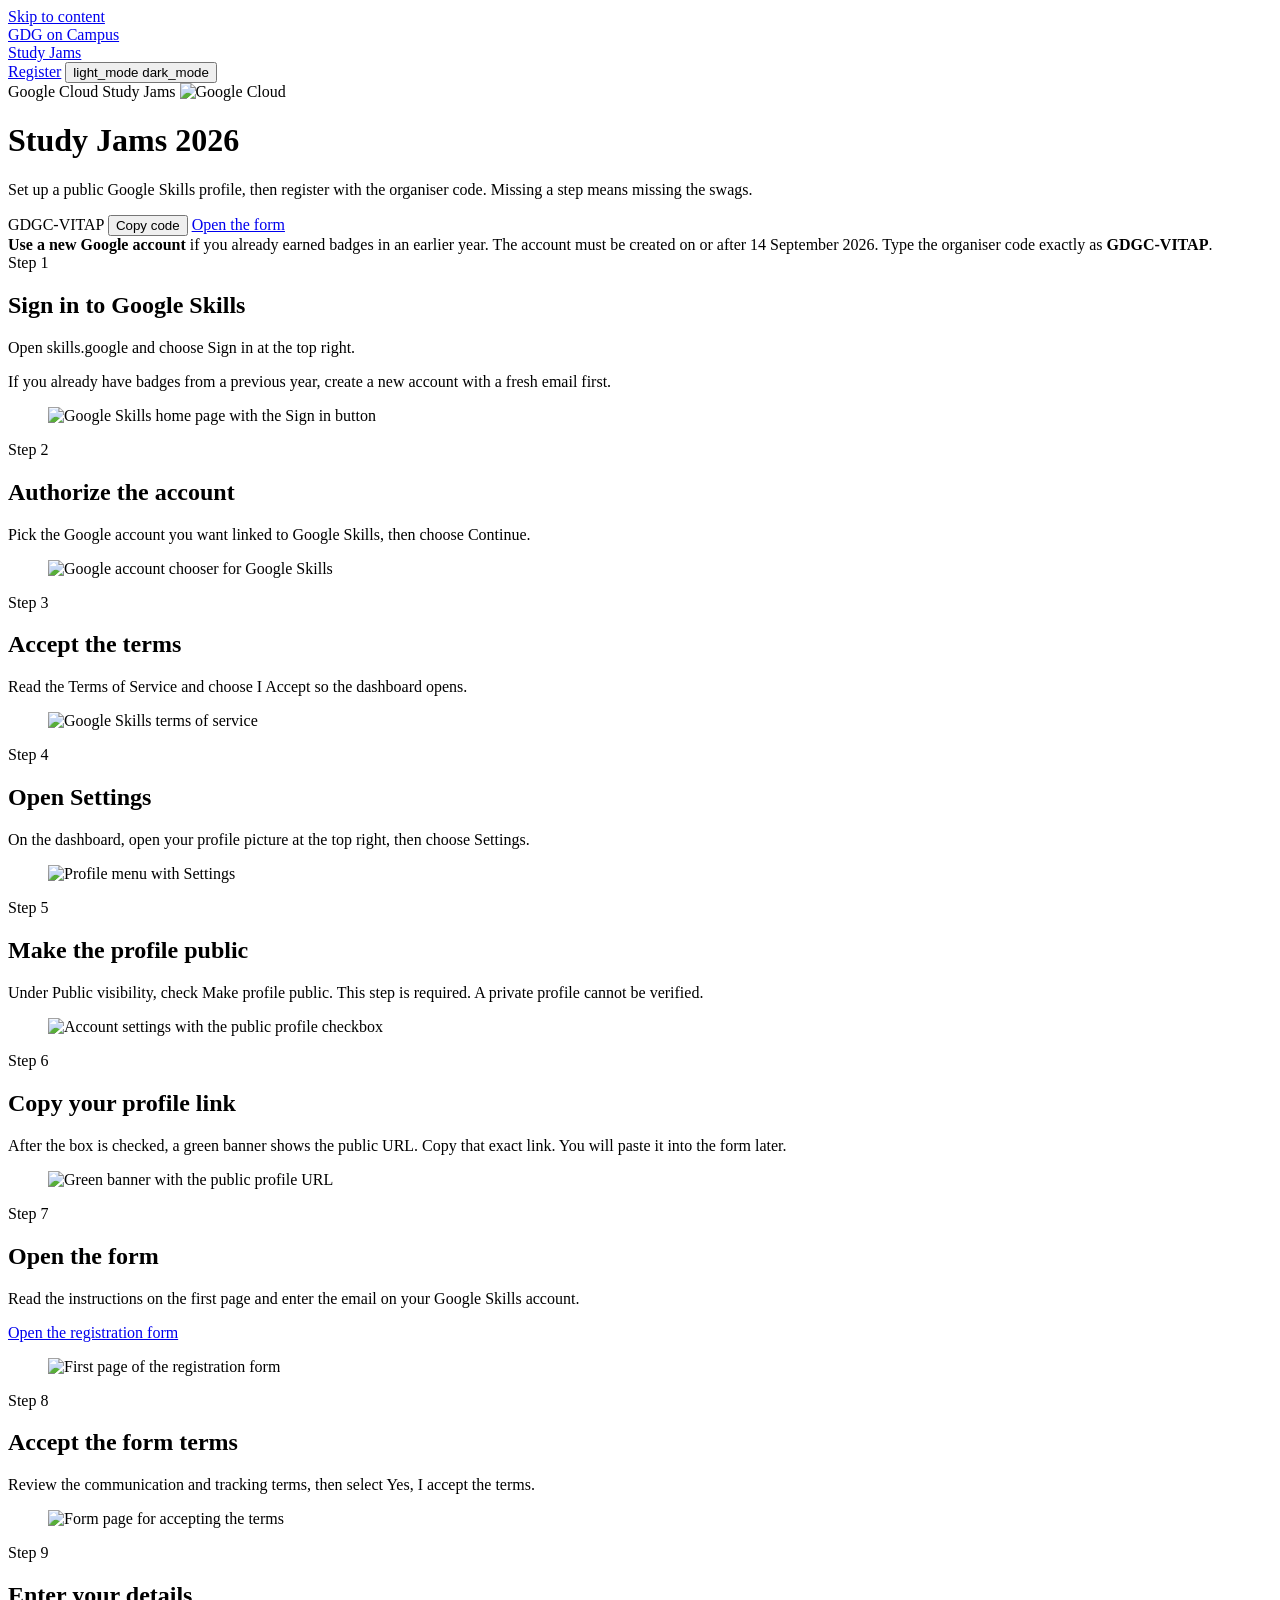
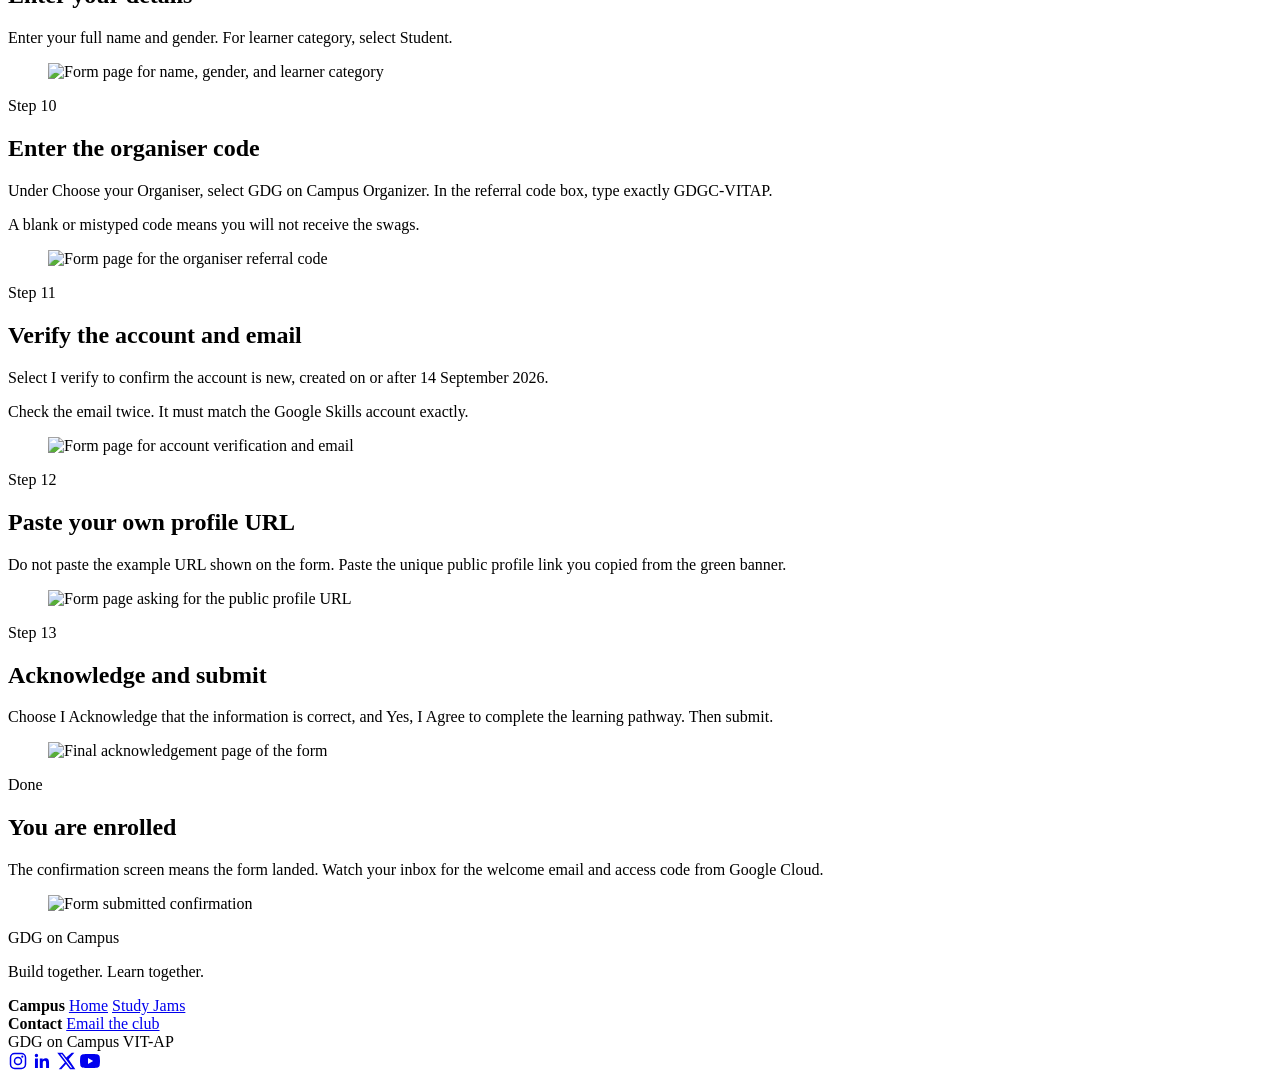
==== www/studyjams2026/index.html @ f6684386 "feat: a campus home and the Study Jams guide" ====
<!doctype html>
<html lang="en" data-theme="light">
  <head>
    <meta charset="utf-8" />
    <meta name="viewport" content="width=device-width, initial-scale=1" />
    <title>Study Jams 2026 · GDG on Campus VIT-AP</title>
    <meta name="description" content="Register for Google Cloud Study Jams 2026. Make your Skills profile public and use the organiser code GDGC-VITAP." />
    <link rel="icon" href="/icon.svg" type="image/svg+xml" />
    <link rel="preconnect" href="https://fonts.gstatic.com" crossorigin />
    <link href="https://fonts.googleapis.com/css2?family=Google+Sans:wght@400;500;700&family=Google+Sans+Code:wght@600&family=Material+Symbols+Rounded:opsz,wght,FILL,GRAD@24,400,0,0" rel="stylesheet" />
    <link rel="stylesheet" href="/site.css" />
    <script>
      (function () {
        try {
          var t = localStorage.getItem("gdg-theme");
          if (!t) t = matchMedia("(prefers-color-scheme: dark)").matches ? "dark" : "light";
          document.documentElement.setAttribute("data-theme", t);
        } catch (e) {}
      })();
    </script>
  </head>
  <body>
    <a class="skip" href="#main">Skip to content</a>
    <header class="bar">
      <div class="bar-in">
        <a class="logo" href="/">
          <span class="dots" aria-hidden="true"><i></i><i></i><i></i><i></i></span>
          GDG on Campus
        </a>
        <nav class="nav-links" aria-label="Primary">
          <a href="/studyjams2026/" aria-current="page">Study Jams</a>
        </nav>
        <div class="bar-actions">
          <a class="btn btn-filled" href="https://docs.google.com/forms/d/e/1FAIpQLScIxD14Pyc183PbDLHcS9N-nbQRRYSncqY0TP3g7qSsfWgnKQ/viewform" target="_blank" rel="noreferrer">Register</a>
          <button class="theme" type="button" aria-label="Switch color theme">
            <span class="ms sun" aria-hidden="true">light_mode</span>
            <span class="ms moon" aria-hidden="true">dark_mode</span>
          </button>
        </div>
      </div>
    </header>
    <main id="main">
      <div class="wrap">
        <div class="page-head">
          <span class="badge">Google Cloud Study Jams</span>
          <img class="mark" src="/studyjams2026/media/cloud-mark.jpeg" alt="Google Cloud" />
          <h1>Study Jams 2026</h1>
          <p class="lead">
            Set up a public Google Skills profile, then register with the
            organiser code. Missing a step means missing the swags.
          </p>
          <div class="code-row">
            <span class="code">GDGC-VITAP</span>
            <button class="btn btn-quiet" type="button" data-copy="GDGC-VITAP">Copy code</button>
            <a class="btn btn-filled" href="https://docs.google.com/forms/d/e/1FAIpQLScIxD14Pyc183PbDLHcS9N-nbQRRYSncqY0TP3g7qSsfWgnKQ/viewform" target="_blank" rel="noreferrer">Open the form</a>
          </div>
        </div>

        <div class="callout">
          <strong>Use a new Google account</strong> if you already earned badges
          in an earlier year. The account must be created on or after
          14 September 2026. Type the organiser code exactly as
          <strong>GDGC-VITAP</strong>.
        </div>

        <div class="steps">
          <article class="step">
            <div>
              <span class="pill pill-b">Step 1</span>
              <h2>Sign in to Google Skills</h2>
              <p>Open skills.google and choose Sign in at the top right.</p>
              <p>If you already have badges from a previous year, create a new account with a fresh email first.</p>
            </div>
            <figure class="shot">
              <img src="/studyjams2026/media/01-skills-home.jpg" alt="Google Skills home page with the Sign in button" />
            </figure>
          </article>

          <article class="step">
            <div>
              <span class="pill pill-y">Step 2</span>
              <h2>Authorize the account</h2>
              <p>Pick the Google account you want linked to Google Skills, then choose Continue.</p>
            </div>
            <figure class="shot">
              <img src="/studyjams2026/media/02-authorize.png" alt="Google account chooser for Google Skills" />
            </figure>
          </article>

          <article class="step">
            <div>
              <span class="pill pill-b">Step 3</span>
              <h2>Accept the terms</h2>
              <p>Read the Terms of Service and choose I Accept so the dashboard opens.</p>
            </div>
            <figure class="shot">
              <img src="/studyjams2026/media/03-terms.png" alt="Google Skills terms of service" />
            </figure>
          </article>

          <article class="step">
            <div>
              <span class="pill pill-y">Step 4</span>
              <h2>Open Settings</h2>
              <p>On the dashboard, open your profile picture at the top right, then choose Settings.</p>
            </div>
            <figure class="shot">
              <img src="/studyjams2026/media/04-settings.jpg" alt="Profile menu with Settings" />
            </figure>
          </article>

          <article class="step">
            <div>
              <span class="pill pill-r">Step 5</span>
              <h2>Make the profile public</h2>
              <p>Under Public visibility, check Make profile public. This step is required. A private profile cannot be verified.</p>
            </div>
            <figure class="shot">
              <img src="/studyjams2026/media/05-public.png" alt="Account settings with the public profile checkbox" />
            </figure>
          </article>

          <article class="step">
            <div>
              <span class="pill pill-g">Step 6</span>
              <h2>Copy your profile link</h2>
              <p>After the box is checked, a green banner shows the public URL. Copy that exact link. You will paste it into the form later.</p>
            </div>
            <figure class="shot">
              <img src="/studyjams2026/media/06-copy-link.png" alt="Green banner with the public profile URL" />
            </figure>
          </article>

          <article class="step">
            <div>
              <span class="pill pill-b">Step 7</span>
              <h2>Open the form</h2>
              <p>Read the instructions on the first page and enter the email on your Google Skills account.</p>
              <p><a href="https://docs.google.com/forms/d/e/1FAIpQLScIxD14Pyc183PbDLHcS9N-nbQRRYSncqY0TP3g7qSsfWgnKQ/viewform">Open the registration form</a></p>
            </div>
            <figure class="shot">
              <img src="/studyjams2026/media/07-form-start.jpg" alt="First page of the registration form" />
            </figure>
          </article>

          <article class="step">
            <div>
              <span class="pill pill-y">Step 8</span>
              <h2>Accept the form terms</h2>
              <p>Review the communication and tracking terms, then select Yes, I accept the terms.</p>
            </div>
            <figure class="shot">
              <img src="/studyjams2026/media/08-form-terms.jpg" alt="Form page for accepting the terms" />
            </figure>
          </article>

          <article class="step">
            <div>
              <span class="pill pill-b">Step 9</span>
              <h2>Enter your details</h2>
              <p>Enter your full name and gender. For learner category, select Student.</p>
            </div>
            <figure class="shot">
              <img src="/studyjams2026/media/09-details.png" alt="Form page for name, gender, and learner category" />
            </figure>
          </article>

          <article class="step">
            <div>
              <span class="pill pill-r">Step 10</span>
              <h2>Enter the organiser code</h2>
              <p>Under Choose your Organiser, select GDG on Campus Organizer. In the referral code box, type exactly GDGC-VITAP.</p>
              <p>A blank or mistyped code means you will not receive the swags.</p>
            </div>
            <figure class="shot">
              <img src="/studyjams2026/media/10-referral.png" alt="Form page for the organiser referral code" />
            </figure>
          </article>

          <article class="step">
            <div>
              <span class="pill pill-y">Step 11</span>
              <h2>Verify the account and email</h2>
              <p>Select I verify to confirm the account is new, created on or after 14 September 2026.</p>
              <p>Check the email twice. It must match the Google Skills account exactly.</p>
            </div>
            <figure class="shot">
              <img src="/studyjams2026/media/11-verify.png" alt="Form page for account verification and email" />
            </figure>
          </article>

          <article class="step">
            <div>
              <span class="pill pill-r">Step 12</span>
              <h2>Paste your own profile URL</h2>
              <p>Do not paste the example URL shown on the form. Paste the unique public profile link you copied from the green banner.</p>
            </div>
            <figure class="shot">
              <img src="/studyjams2026/media/12-profile-url.jpg" alt="Form page asking for the public profile URL" />
            </figure>
          </article>

          <article class="step">
            <div>
              <span class="pill pill-b">Step 13</span>
              <h2>Acknowledge and submit</h2>
              <p>Choose I Acknowledge that the information is correct, and Yes, I Agree to complete the learning pathway. Then submit.</p>
            </div>
            <figure class="shot">
              <img src="/studyjams2026/media/13-ack.jpg" alt="Final acknowledgement page of the form" />
            </figure>
          </article>

          <article class="step">
            <div>
              <span class="pill pill-g">Done</span>
              <h2>You are enrolled</h2>
              <p>The confirmation screen means the form landed. Watch your inbox for the welcome email and access code from Google Cloud.</p>
            </div>
            <figure class="shot">
              <img src="/studyjams2026/media/14-done.png" alt="Form submitted confirmation" />
            </figure>
          </article>
        </div>
      </div>
    </main>
    <footer class="site">
      <div class="foot">
        <div class="foot-brand">
          <div class="logo">
            <span class="dots" aria-hidden="true"><i></i><i></i><i></i><i></i></span>
            GDG on Campus
          </div>
          <p>Build together. Learn together.</p>
        </div>
        <div class="foot-cols">
          <nav aria-label="Campus">
            <b>Campus</b>
            <a href="/">Home</a>
            <a href="/studyjams2026/">Study Jams</a>
          </nav>
          <nav aria-label="Contact">
            <b>Contact</b>
            <a href="mailto:gdsc.club@vitap.ac.in">Email the club</a>
          </nav>
        </div>
      </div>
      <div class="foot-note">
        <span>GDG on Campus VIT-AP</span>
        <div class="foot-social">
          <a href="https://www.instagram.com/gdgoncampus.vitap" aria-label="Instagram" target="_blank" rel="noreferrer"><svg width="20" height="20" viewBox="0 0 24 24" aria-hidden="true" focusable="false"><rect x="3" y="3" width="18" height="18" rx="5" fill="none" stroke="currentColor" stroke-width="1.8"></rect><circle cx="12" cy="12" r="4.2" fill="none" stroke="currentColor" stroke-width="1.8"></circle><circle cx="17.2" cy="6.8" r="1.3" fill="currentColor"></circle></svg></a>
          <a href="https://www.linkedin.com/company/gdgoncampusvitap/" aria-label="LinkedIn" target="_blank" rel="noreferrer"><svg width="20" height="20" viewBox="0 0 24 24" aria-hidden="true" focusable="false"><path fill="currentColor" d="M20.45 20.45h-3.55v-5.57c0-1.33-.03-3.04-1.85-3.04-1.86 0-2.14 1.45-2.14 2.94v5.67H9.36V9h3.41v1.56h.05c.47-.9 1.63-1.85 3.36-1.85 3.6 0 4.27 2.37 4.27 5.45v6.29ZM5.34 7.43a2.06 2.06 0 1 1 0-4.12 2.06 2.06 0 0 1 0 4.12ZM7.12 20.45H3.56V9h3.56v11.45Z"></path></svg></a>
          <a href="https://x.com/gdgvitap" aria-label="X" target="_blank" rel="noreferrer"><svg width="20" height="20" viewBox="0 0 24 24" aria-hidden="true" focusable="false"><path fill="currentColor" d="M18.9 2H22l-6.8 7.8L23.2 22h-6.3l-4.9-6.4L6.4 22H3.3l7.3-8.3L1.5 2h6.4l4.4 5.9L18.9 2Zm-1.1 18.1h1.7L7.1 3.8H5.3l12.5 16.3Z"></path></svg></a>
          <a href="https://www.youtube.com/@gdgvitap2k25" aria-label="YouTube" target="_blank" rel="noreferrer"><svg width="20" height="20" viewBox="0 0 24 24" aria-hidden="true" focusable="false"><path fill="currentColor" d="M23.5 6.2a3 3 0 0 0-2.1-2.1C19.5 3.5 12 3.5 12 3.5s-7.5 0-9.4.6A3 3 0 0 0 .5 6.2 31.4 31.4 0 0 0 0 12a31.4 31.4 0 0 0 .5 5.8 3 3 0 0 0 2.1 2.1c1.9.6 9.4.6 9.4.6s7.5 0 9.4-.6a3 3 0 0 0 2.1-2.1A31.4 31.4 0 0 0 24 12a31.4 31.4 0 0 0-.5-5.8ZM9.6 15.6V8.4L15.8 12Z"></path></svg></a>
        </div>
      </div>
    </footer>
    <script src="/site.js"></script>
  </body>
</html>
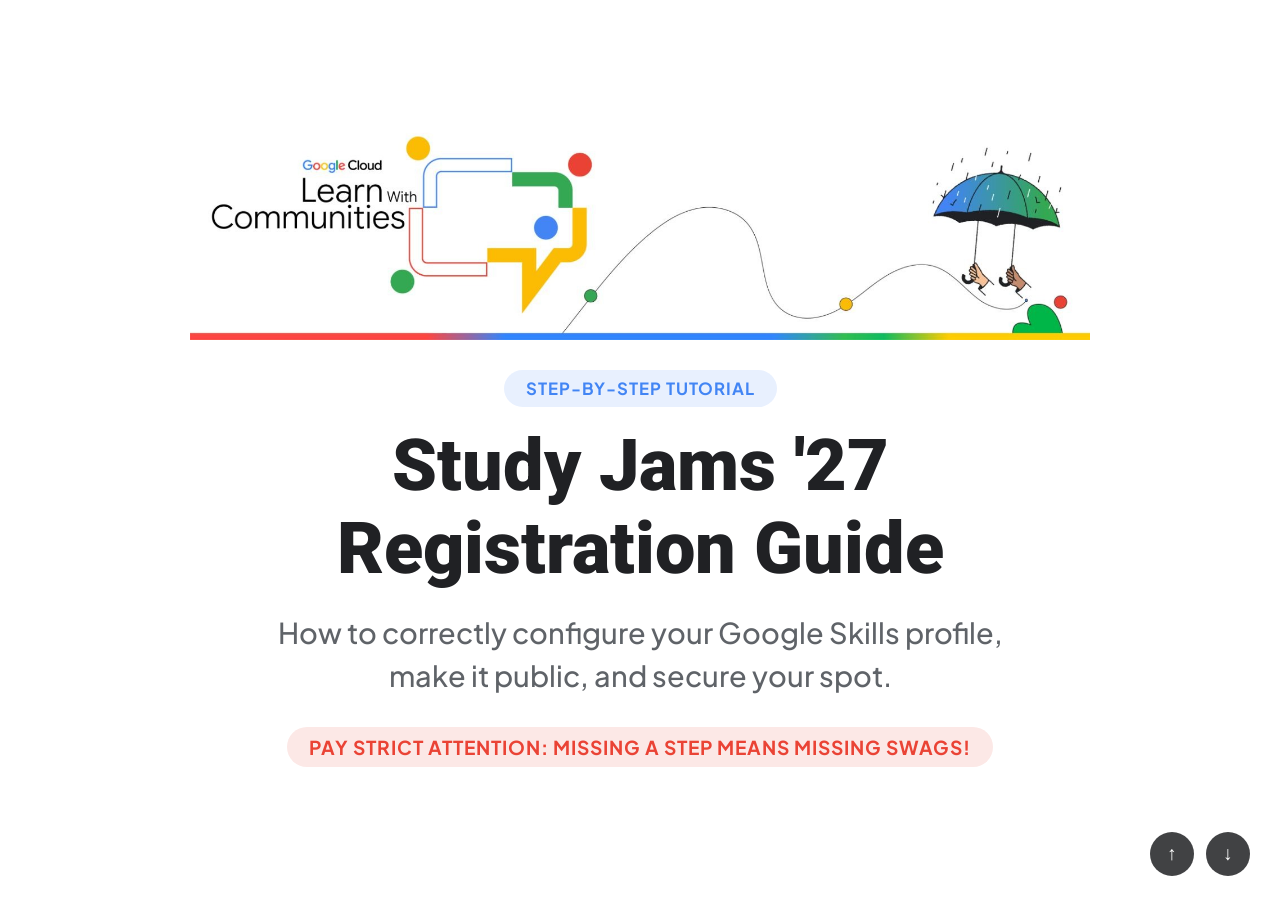
==== commit 82113346: "fix: keep the Study Jams deck and a plain maintenance home" ====
--- a/www/studyjams2026/index.html
+++ b/www/studyjams2026/index.html
@@ -1,260 +1,375 @@
-<!doctype html>
-<html lang="en" data-theme="light">
-  <head>
-    <meta charset="utf-8" />
-    <meta name="viewport" content="width=device-width, initial-scale=1" />
-    <title>Study Jams 2026 · GDG on Campus VIT-AP</title>
-    <meta name="description" content="Register for Google Cloud Study Jams 2026. Make your Skills profile public and use the organiser code GDGC-VITAP." />
-    <link rel="icon" href="/icon.svg" type="image/svg+xml" />
-    <link rel="preconnect" href="https://fonts.gstatic.com" crossorigin />
-    <link href="https://fonts.googleapis.com/css2?family=Google+Sans:wght@400;500;700&family=Google+Sans+Code:wght@600&family=Material+Symbols+Rounded:opsz,wght,FILL,GRAD@24,400,0,0" rel="stylesheet" />
-    <link rel="stylesheet" href="/site.css" />
-    <script>
-      (function () {
-        try {
-          var t = localStorage.getItem("gdg-theme");
-          if (!t) t = matchMedia("(prefers-color-scheme: dark)").matches ? "dark" : "light";
-          document.documentElement.setAttribute("data-theme", t);
-        } catch (e) {}
-      })();
-    </script>
-  </head>
-  <body>
-    <a class="skip" href="#main">Skip to content</a>
-    <header class="bar">
-      <div class="bar-in">
-        <a class="logo" href="/">
-          <span class="dots" aria-hidden="true"><i></i><i></i><i></i><i></i></span>
-          GDG on Campus
-        </a>
-        <nav class="nav-links" aria-label="Primary">
-          <a href="/studyjams2026/" aria-current="page">Study Jams</a>
-        </nav>
-        <div class="bar-actions">
-          <a class="btn btn-filled" href="https://docs.google.com/forms/d/e/1FAIpQLScIxD14Pyc183PbDLHcS9N-nbQRRYSncqY0TP3g7qSsfWgnKQ/viewform" target="_blank" rel="noreferrer">Register</a>
-          <button class="theme" type="button" aria-label="Switch color theme">
-            <span class="ms sun" aria-hidden="true">light_mode</span>
-            <span class="ms moon" aria-hidden="true">dark_mode</span>
-          </button>
-        </div>
-      </div>
-    </header>
-    <main id="main">
-      <div class="wrap">
-        <div class="page-head">
-          <span class="badge">Google Cloud Study Jams</span>
-          <img class="mark" src="/studyjams2026/media/cloud-mark.jpeg" alt="Google Cloud" />
-          <h1>Study Jams 2026</h1>
-          <p class="lead">
-            Set up a public Google Skills profile, then register with the
-            organiser code. Missing a step means missing the swags.
-          </p>
-          <div class="code-row">
-            <span class="code">GDGC-VITAP</span>
-            <button class="btn btn-quiet" type="button" data-copy="GDGC-VITAP">Copy code</button>
-            <a class="btn btn-filled" href="https://docs.google.com/forms/d/e/1FAIpQLScIxD14Pyc183PbDLHcS9N-nbQRRYSncqY0TP3g7qSsfWgnKQ/viewform" target="_blank" rel="noreferrer">Open the form</a>
-          </div>
-        </div>
-
-        <div class="callout">
-          <strong>Use a new Google account</strong> if you already earned badges
-          in an earlier year. The account must be created on or after
-          14 September 2026. Type the organiser code exactly as
-          <strong>GDGC-VITAP</strong>.
-        </div>
-
-        <div class="steps">
-          <article class="step">
-            <div>
-              <span class="pill pill-b">Step 1</span>
-              <h2>Sign in to Google Skills</h2>
-              <p>Open skills.google and choose Sign in at the top right.</p>
-              <p>If you already have badges from a previous year, create a new account with a fresh email first.</p>
-            </div>
-            <figure class="shot">
-              <img src="/studyjams2026/media/01-skills-home.jpg" alt="Google Skills home page with the Sign in button" />
-            </figure>
-          </article>
-
-          <article class="step">
-            <div>
-              <span class="pill pill-y">Step 2</span>
-              <h2>Authorize the account</h2>
-              <p>Pick the Google account you want linked to Google Skills, then choose Continue.</p>
-            </div>
-            <figure class="shot">
-              <img src="/studyjams2026/media/02-authorize.png" alt="Google account chooser for Google Skills" />
-            </figure>
-          </article>
-
-          <article class="step">
-            <div>
-              <span class="pill pill-b">Step 3</span>
-              <h2>Accept the terms</h2>
-              <p>Read the Terms of Service and choose I Accept so the dashboard opens.</p>
-            </div>
-            <figure class="shot">
-              <img src="/studyjams2026/media/03-terms.png" alt="Google Skills terms of service" />
-            </figure>
-          </article>
-
-          <article class="step">
-            <div>
-              <span class="pill pill-y">Step 4</span>
-              <h2>Open Settings</h2>
-              <p>On the dashboard, open your profile picture at the top right, then choose Settings.</p>
-            </div>
-            <figure class="shot">
-              <img src="/studyjams2026/media/04-settings.jpg" alt="Profile menu with Settings" />
-            </figure>
-          </article>
-
-          <article class="step">
-            <div>
-              <span class="pill pill-r">Step 5</span>
-              <h2>Make the profile public</h2>
-              <p>Under Public visibility, check Make profile public. This step is required. A private profile cannot be verified.</p>
-            </div>
-            <figure class="shot">
-              <img src="/studyjams2026/media/05-public.png" alt="Account settings with the public profile checkbox" />
-            </figure>
-          </article>
-
-          <article class="step">
-            <div>
-              <span class="pill pill-g">Step 6</span>
-              <h2>Copy your profile link</h2>
-              <p>After the box is checked, a green banner shows the public URL. Copy that exact link. You will paste it into the form later.</p>
-            </div>
-            <figure class="shot">
-              <img src="/studyjams2026/media/06-copy-link.png" alt="Green banner with the public profile URL" />
-            </figure>
-          </article>
-
-          <article class="step">
-            <div>
-              <span class="pill pill-b">Step 7</span>
-              <h2>Open the form</h2>
-              <p>Read the instructions on the first page and enter the email on your Google Skills account.</p>
-              <p><a href="https://docs.google.com/forms/d/e/1FAIpQLScIxD14Pyc183PbDLHcS9N-nbQRRYSncqY0TP3g7qSsfWgnKQ/viewform">Open the registration form</a></p>
-            </div>
-            <figure class="shot">
-              <img src="/studyjams2026/media/07-form-start.jpg" alt="First page of the registration form" />
-            </figure>
-          </article>
-
-          <article class="step">
-            <div>
-              <span class="pill pill-y">Step 8</span>
-              <h2>Accept the form terms</h2>
-              <p>Review the communication and tracking terms, then select Yes, I accept the terms.</p>
-            </div>
-            <figure class="shot">
-              <img src="/studyjams2026/media/08-form-terms.jpg" alt="Form page for accepting the terms" />
-            </figure>
-          </article>
-
-          <article class="step">
-            <div>
-              <span class="pill pill-b">Step 9</span>
-              <h2>Enter your details</h2>
-              <p>Enter your full name and gender. For learner category, select Student.</p>
-            </div>
-            <figure class="shot">
-              <img src="/studyjams2026/media/09-details.png" alt="Form page for name, gender, and learner category" />
-            </figure>
-          </article>
-
-          <article class="step">
-            <div>
-              <span class="pill pill-r">Step 10</span>
-              <h2>Enter the organiser code</h2>
-              <p>Under Choose your Organiser, select GDG on Campus Organizer. In the referral code box, type exactly GDGC-VITAP.</p>
-              <p>A blank or mistyped code means you will not receive the swags.</p>
-            </div>
-            <figure class="shot">
-              <img src="/studyjams2026/media/10-referral.png" alt="Form page for the organiser referral code" />
-            </figure>
-          </article>
-
-          <article class="step">
-            <div>
-              <span class="pill pill-y">Step 11</span>
-              <h2>Verify the account and email</h2>
-              <p>Select I verify to confirm the account is new, created on or after 14 September 2026.</p>
-              <p>Check the email twice. It must match the Google Skills account exactly.</p>
-            </div>
-            <figure class="shot">
-              <img src="/studyjams2026/media/11-verify.png" alt="Form page for account verification and email" />
-            </figure>
-          </article>
-
-          <article class="step">
-            <div>
-              <span class="pill pill-r">Step 12</span>
-              <h2>Paste your own profile URL</h2>
-              <p>Do not paste the example URL shown on the form. Paste the unique public profile link you copied from the green banner.</p>
-            </div>
-            <figure class="shot">
-              <img src="/studyjams2026/media/12-profile-url.jpg" alt="Form page asking for the public profile URL" />
-            </figure>
-          </article>
-
-          <article class="step">
-            <div>
-              <span class="pill pill-b">Step 13</span>
-              <h2>Acknowledge and submit</h2>
-              <p>Choose I Acknowledge that the information is correct, and Yes, I Agree to complete the learning pathway. Then submit.</p>
-            </div>
-            <figure class="shot">
-              <img src="/studyjams2026/media/13-ack.jpg" alt="Final acknowledgement page of the form" />
-            </figure>
-          </article>
-
-          <article class="step">
-            <div>
-              <span class="pill pill-g">Done</span>
-              <h2>You are enrolled</h2>
-              <p>The confirmation screen means the form landed. Watch your inbox for the welcome email and access code from Google Cloud.</p>
-            </div>
-            <figure class="shot">
-              <img src="/studyjams2026/media/14-done.png" alt="Form submitted confirmation" />
-            </figure>
-          </article>
-        </div>
-      </div>
-    </main>
-    <footer class="site">
-      <div class="foot">
-        <div class="foot-brand">
-          <div class="logo">
-            <span class="dots" aria-hidden="true"><i></i><i></i><i></i><i></i></span>
-            GDG on Campus
-          </div>
-          <p>Build together. Learn together.</p>
-        </div>
-        <div class="foot-cols">
-          <nav aria-label="Campus">
-            <b>Campus</b>
-            <a href="/">Home</a>
-            <a href="/studyjams2026/">Study Jams</a>
-          </nav>
-          <nav aria-label="Contact">
-            <b>Contact</b>
-            <a href="mailto:gdsc.club@vitap.ac.in">Email the club</a>
-          </nav>
-        </div>
-      </div>
-      <div class="foot-note">
-        <span>GDG on Campus VIT-AP</span>
-        <div class="foot-social">
-          <a href="https://www.instagram.com/gdgoncampus.vitap" aria-label="Instagram" target="_blank" rel="noreferrer"><svg width="20" height="20" viewBox="0 0 24 24" aria-hidden="true" focusable="false"><rect x="3" y="3" width="18" height="18" rx="5" fill="none" stroke="currentColor" stroke-width="1.8"></rect><circle cx="12" cy="12" r="4.2" fill="none" stroke="currentColor" stroke-width="1.8"></circle><circle cx="17.2" cy="6.8" r="1.3" fill="currentColor"></circle></svg></a>
-          <a href="https://www.linkedin.com/company/gdgoncampusvitap/" aria-label="LinkedIn" target="_blank" rel="noreferrer"><svg width="20" height="20" viewBox="0 0 24 24" aria-hidden="true" focusable="false"><path fill="currentColor" d="M20.45 20.45h-3.55v-5.57c0-1.33-.03-3.04-1.85-3.04-1.86 0-2.14 1.45-2.14 2.94v5.67H9.36V9h3.41v1.56h.05c.47-.9 1.63-1.85 3.36-1.85 3.6 0 4.27 2.37 4.27 5.45v6.29ZM5.34 7.43a2.06 2.06 0 1 1 0-4.12 2.06 2.06 0 0 1 0 4.12ZM7.12 20.45H3.56V9h3.56v11.45Z"></path></svg></a>
-          <a href="https://x.com/gdgvitap" aria-label="X" target="_blank" rel="noreferrer"><svg width="20" height="20" viewBox="0 0 24 24" aria-hidden="true" focusable="false"><path fill="currentColor" d="M18.9 2H22l-6.8 7.8L23.2 22h-6.3l-4.9-6.4L6.4 22H3.3l7.3-8.3L1.5 2h6.4l4.4 5.9L18.9 2Zm-1.1 18.1h1.7L7.1 3.8H5.3l12.5 16.3Z"></path></svg></a>
-          <a href="https://www.youtube.com/@gdgvitap2k25" aria-label="YouTube" target="_blank" rel="noreferrer"><svg width="20" height="20" viewBox="0 0 24 24" aria-hidden="true" focusable="false"><path fill="currentColor" d="M23.5 6.2a3 3 0 0 0-2.1-2.1C19.5 3.5 12 3.5 12 3.5s-7.5 0-9.4.6A3 3 0 0 0 .5 6.2 31.4 31.4 0 0 0 0 12a31.4 31.4 0 0 0 .5 5.8 3 3 0 0 0 2.1 2.1c1.9.6 9.4.6 9.4.6s7.5 0 9.4-.6a3 3 0 0 0 2.1-2.1A31.4 31.4 0 0 0 24 12a31.4 31.4 0 0 0-.5-5.8ZM9.6 15.6V8.4L15.8 12Z"></path></svg></a>
-        </div>
-      </div>
-    </footer>
-    <script src="/site.js"></script>
-  </body>
+﻿<!DOCTYPE html>
+<html lang="en">
+<head>
+<meta charset="UTF-8">
+<meta name="viewport" content="width=device-width, initial-scale=1.0">
+<title>Registration Guide - Cloud Study Jams</title>
+<link href="https://fonts.googleapis.com/css2?family=Plus+Jakarta+Sans:wght@400;500;600;700;800&family=Roboto:wght@500;700;900&display=swap" rel="stylesheet">
+<style>
+  :root {
+    --g-blue: #4285F4;
+    --g-red: #EA4335;
+    --g-yellow: #FBBC04;
+    --g-green: #34A853;
+    --g-dark: #202124;
+    --g-light: #F8F9FA;
+    --g-gray: #5F6368;
+    --g-border: #E8EAED;
+  }
+  
+  * { box-sizing: border-box; margin: 0; padding: 0; }
+
+  body, html {
+    width: 100%; height: 100%;
+    font-family: 'Plus Jakarta Sans', sans-serif;
+    background-color: var(--g-dark);
+    color: var(--g-dark);
+    overflow: hidden;
+  }
+
+  .deck-container {
+    width: 100vw; height: 100vh;
+    scroll-snap-type: y mandatory;
+    overflow-y: scroll;
+    overflow-x: hidden;
+    scroll-behavior: smooth;
+  }
+
+  .slide {
+    width: 100vw; height: 100vh;
+    scroll-snap-align: start;
+    background-color: #ffffff;
+    position: relative;
+    display: flex;
+    padding: 60px 80px;
+    overflow: hidden;
+  }
+
+  h1 { font-family: 'Roboto', sans-serif; font-size: 3.5rem; font-weight: 900; color: var(--g-dark); line-height: 1.15; margin-bottom: 20px; }
+  h2 { font-size: 2.2rem; font-weight: 800; color: var(--g-dark); margin-bottom: 15px; }
+  p { font-size: 1.4rem; font-weight: 500; color: var(--g-gray); line-height: 1.5; margin-bottom: 20px; }
+  
+  .col-left { width: 42%; display: flex; flex-direction: column; justify-content: center; z-index: 2; padding-right: 40px; }
+  .col-right { width: 58%; display: flex; justify-content: center; align-items: center; z-index: 2; }
+  .col-center { width: 100%; display: flex; flex-direction: column; justify-content: center; align-items: center; text-align: center; z-index: 2; }
+
+  .pill { padding: 8px 22px; border-radius: 50px; font-weight: 700; font-size: 1.05rem; display: inline-block; margin-bottom: 18px; width: fit-content; text-transform: uppercase; letter-spacing: 1px;}
+  .pill-b { background-color: #E8F0FE; color: var(--g-blue); }
+  .pill-r { background-color: #FCE8E6; color: var(--g-red); }
+  .pill-y { background-color: #FEF7E0; color: #B06000; }
+  .pill-g { background-color: #E6F4EA; color: var(--g-green); }
+
+  /* Interactive Image Container */
+  .image-wrapper {
+    width: 100%;
+    max-width: 850px;
+    height: 100%;
+    max-height: 75vh; /* Prevents image from stretching out of bounds */
+    border-radius: 12px;
+    box-shadow: 0 20px 45px rgba(0,0,0,0.15);
+    border: 3px solid var(--g-border);
+    background: #F1F3F4; /* Light background so screenshots blend nicely */
+    overflow: hidden;
+    display: flex;
+    justify-content: center;
+    align-items: center;
+  }
+  
+  .image-wrapper img {
+    width: 100%;
+    height: 100%;
+    object-fit: contain; /* Shows the full image without any cutting/cropping */
+    display: block;
+  }
+
+  /* Navigation */
+  .nav-bar { position: fixed; bottom: 24px; right: 30px; display: flex; gap: 12px; z-index: 999; }
+  .nav-btn { background: rgba(32, 33, 36, 0.85); color: white; border: none; border-radius: 50%; width: 44px; height: 44px; font-size: 1.2rem; cursor: pointer; transition: all 0.2s ease; }
+  .nav-btn:hover { background: var(--g-blue); transform: scale(1.05); }
+
+  @media (max-width: 800px) {
+    body, html { overflow: auto; }
+    .slide { flex-direction: column; padding: 28px 20px 88px; height: auto; min-height: 100vh; }
+    .col-left, .col-right, .col-center { width: 100%; padding-right: 0; }
+    h1 { font-size: 2.1rem; }
+    .col-center h1 { font-size: 2.4rem !important; }
+    p { font-size: 1.05rem; }
+    .image-wrapper { max-height: none; height: auto; }
+    .image-wrapper img { height: auto; }
+    .col-center img { width: min(100%, 420px) !important; }
+  }
+  </style>
+</head>
+<body>
+
+<div class="nav-bar">
+  <button class="nav-btn" onclick="prevSlide()" title="Previous">&#8593;</button>
+  <button class="nav-btn" onclick="nextSlide()" title="Next">&#8595;</button>
+</div>
+
+<div class="deck-container" id="deckContainer">
+
+  <!-- Slide 1: Title -->
+  <section class="slide" id="slide-1">
+    <div class="col-center">
+      <img src="media/cloud-mark.jpeg" alt="Google Cloud" style="width: 900px; margin-bottom: 30px;">
+      <div class="pill pill-b">Step-by-Step Tutorial</div>
+      <h1 style="font-size: 4.5rem; margin-bottom: 20px;">Study Jams '27<br>Registration Guide</h1>
+      <p style="font-size: 1.8rem; max-width: 800px; margin-bottom: 30px;">How to correctly configure your Google Skills profile, make it public, and secure your spot.</p>
+      <div class="pill pill-r" style="font-size: 1.2rem;">Pay strict attention: Missing a step means missing swags!</div>
+    </div>
+  </section>
+
+  <!-- Slide 2: Sign In -->
+  <section class="slide" id="slide-2">
+    <div class="col-left">
+      <div class="pill pill-b">Step 1</div>
+      <h1>Sign In.</h1>
+      <p>Go to the Google Skills platform (skills.google).</p>
+      <p>Click on the <strong>Sign In</strong> button in the top right corner.</p>
+      <div style="background: #FEF7E0; padding: 20px; border-radius: 12px; border-left: 5px solid #F9AB00; margin-top: 15px;">
+        <p style="margin: 0; font-size: 1.1rem; font-weight: 700; color: #8F4C00;">Pro Tip: Create a NEW account with a fresh email if you already earned badges in previous years!</p>
+      </div>
+    </div>
+    <div class="col-right">
+      <div class="image-wrapper">
+        <img src="media/01-skills-home.jpg" alt="Google Skills Homepage">
+      </div>
+    </div>
+  </section>
+
+  <!-- Slide 3: Google Account Authorization -->
+  <section class="slide" id="slide-3">
+    <div class="col-left">
+      <div class="pill pill-y">Step 2</div>
+      <h1>Authorize<br>Account.</h1>
+      <p>Choose the Google account you want to link to Google Skills.</p>
+      <p>Click on <strong>Continue</strong> to grant access and proceed.</p>
+    </div>
+    <div class="col-right">
+      <div class="image-wrapper">
+        <img src="media/02-authorize.png" alt="Google Account Authorization">
+      </div>
+    </div>
+  </section>
+
+  <!-- Slide 4: Account Setup & Terms -->
+  <section class="slide" id="slide-4">
+    <div class="col-left">
+      <div class="pill pill-b">Step 3</div>
+      <h1>Accept Terms.</h1>
+      <p>Once authorized, ensure you review and click <strong>I Accept</strong> on the Terms of Service page to access your dashboard.</p>
+    </div>
+    <div class="col-right">
+      <div class="image-wrapper">
+        <img src="media/03-terms.png" alt="Terms of Service">
+      </div>
+    </div>
+  </section>
+
+  <!-- Slide 5: Navigate to Settings -->
+  <section class="slide" id="slide-5">
+    <div class="col-left">
+      <div class="pill pill-y">Step 4</div>
+      <h1>Go to Settings.</h1>
+      <p>Now that you are on your Dashboard, look at the top right corner.</p>
+      <p>Click on your <strong>Profile Avatar</strong> to open the dropdown menu, and click on <strong>Settings</strong>.</p>
+    </div>
+    <div class="col-right">
+      <div class="image-wrapper">
+        <img src="media/04-settings.jpg" alt="Profile Dropdown">
+      </div>
+    </div>
+  </section>
+
+  <!-- Slide 6: Make Profile Public -->
+  <section class="slide" id="slide-6">
+    <div class="col-left">
+      <div class="pill pill-r">Step 5 â€¢ CRITICAL</div>
+      <h1>Make it Public.</h1>
+      <p>This is the most important step! Under the "Public visibility" section, you <strong>MUST</strong> check the box that says <strong>Make profile public</strong>.</p>
+    </div>
+    <div class="col-right">
+      <div class="image-wrapper">
+        <img src="media/05-public.png" alt="Account Settings">
+      </div>
+    </div>
+  </section>
+
+  <!-- Slide 7: Copy Your Link -->
+  <section class="slide" id="slide-7">
+    <div class="col-left">
+      <div class="pill pill-g">Step 6</div>
+      <h1>Copy Your Link.</h1>
+      <p>Once you check the box, look for the green banner that says "Your profile is public and accessible at...".</p>
+      <p><strong>Copy that exact URL link</strong> shown inside the green banner.</p>
+    </div>
+    <div class="col-right">
+      <div class="image-wrapper">
+        <img src="media/06-copy-link.png" alt="Copy Public Profile URL">
+      </div>
+    </div>
+  </section>
+
+<!-- Scan & Link (NEW SLIDE) -->
+  <section class="slide" id="slide-scan">
+    <div class="col-left">
+      <div class="pill pill-y">Scan & Register</div>
+      <h1>Access the Form.</h1>
+      <p>Now that your profile is public and you have your URL copied, it's time to register.</p>
+      <p>Scan the QR code on the right with your phone, or click the button below to open the form.</p>
+      <a href="https://docs.google.com/forms/d/e/1FAIpQLScIxD14Pyc183PbDLHcS9N-nbQRRYSncqY0TP3g7qSsfWgnKQ/viewform" target="_blank" class="btn-primary" style="display: inline-block; background: #4285F4; color: white; padding: 15px 32px; border-radius: 8px; text-decoration: none; font-size: 1.2rem; font-weight: 700; margin-top: 10px;">Open Registration Form &rarr;</a>
+    </div>
+    <div class="col-right">
+      <div style="background: white; padding: 40px; border-radius: 20px; text-align: center; box-shadow: 0 15px 35px rgba(0,0,0,0.15); border: 2px solid #E8EAED;">
+        <h2 style="color: #202124; margin-bottom: 20px;">Scan to Register</h2>
+        <img src="https://api.qrserver.com/v1/create-qr-code/?size=250x250&data=https%3A%2F%2Fdocs.google.com%2Fforms%2Fd%2Fe%2F1FAIpQLScIxD14Pyc183PbDLHcS9N-nbQRRYSncqY0TP3g7qSsfWgnKQ%2Fviewform" alt="Form QR" style="width: 250px; height: 250px; border-radius: 10px; border: 2px solid #E8EAED;">
+      </div>
+    </div>
+  </section>
+
+  <!-- Slide 8: Form - Page 1 -->
+  <section class="slide" id="slide-8">
+    <div class="col-left">
+      <div class="pill pill-b">Step 7</div>
+      <h1>Open the Form.</h1>
+      <p>Scan the QR code provided by the GDG Team to open the Google Registration Form.</p>
+      <p>Read the instructions carefully and enter your registered email address.</p>
+    </div>
+    <div class="col-right">
+      <div class="image-wrapper">
+        <img src="media/07-form-start.jpg" alt="Form Page 1">
+      </div>
+    </div>
+  </section>
+
+  <!-- Slide 9: Form - Page 2 -->
+  <section class="slide" id="slide-9">
+    <div class="col-left">
+      <div class="pill pill-y">Step 8</div>
+      <h1>Accept the Terms.</h1>
+      <p>Review the communication and tracking terms.</p>
+      <p>Select <strong>"Yes, I accept the terms"</strong> to proceed to the next page.</p>
+    </div>
+    <div class="col-right">
+      <div class="image-wrapper">
+        <img src="media/08-form-terms.jpg" alt="Form Page 2">
+      </div>
+    </div>
+  </section>
+
+  <!-- Slide 10: Form - Page 3 -->
+  <section class="slide" id="slide-10">
+    <div class="col-left">
+      <div class="pill pill-b">Step 9</div>
+      <h1>Personal Details.</h1>
+      <p>Enter your Full Name and Gender.</p>
+      <p>For the Learner Category, make sure you select <strong>Student</strong>.</p>
+    </div>
+    <div class="col-right">
+      <div class="image-wrapper">
+        <img src="media/09-details.png" alt="Form Page 3">
+      </div>
+    </div>
+  </section>
+
+  <!-- Slide 11: Form - Page 4 -->
+  <section class="slide" id="slide-11">
+    <div class="col-left">
+      <div class="pill pill-r">Step 10 â€¢ DO NOT SKIP</div>
+      <h1>The Referral Code.</h1>
+      <p>Under "Choose your Organiser", select <strong>GDG on Campus Organizer</strong>.</p>
+      <p>In the text box for "Organizer's Referral Code", you must type exactly: <strong>GDGC-VITAP</strong></p>
+      <p style="color: var(--g-red); font-weight: 700;">If you leave this blank or type it wrong, you will not receive any swags!</p>
+    </div>
+    <div class="col-right">
+      <div class="image-wrapper">
+        <img src="media/10-referral.png" alt="Form Page 4 - Referral Code">
+      </div>
+    </div>
+  </section>
+
+  <!-- Slide 12: Form - Page 5 -->
+  <section class="slide" id="slide-12">
+    <div class="col-left">
+      <div class="pill pill-y">Step 11 â€¢ WARNING</div>
+      <h1>Verify Account<br>& Email.</h1>
+      <p>You must select "I verify" confirming your account is new (created on/after Sept 14, 2026).</p>
+      <p style="color: var(--g-red); font-weight: 700;">DOUBLE CHECK YOUR EMAIL!</p>
+      <p>Ensure the email typed here matches your Google Skills account exactly.</p>
+    </div>
+    <div class="col-right">
+      <div class="image-wrapper">
+        <img src="media/11-verify.png" alt="Form Page 5 - Verify Email">
+      </div>
+    </div>
+  </section>
+
+  <!-- Slide 13: Form - Page 6 -->
+  <section class="slide" id="slide-13">
+    <div class="col-left">
+      <div class="pill pill-r">Step 12 â€¢ FATAL ERROR RISK</div>
+      <h1>Paste Your URL.</h1>
+      <p>This is where applications get rejected!</p>
+      <p><strong>DO NOT</strong> copy-paste the example URL text shown on the form.</p>
+      <p>You must paste the <strong>unique Public Profile URL</strong> that you copied from the green banner earlier.</p>
+    </div>
+    <div class="col-right">
+      <div class="image-wrapper">
+        <img src="media/12-profile-url.jpg" alt="Form Page 6 - Paste URL">
+      </div>
+    </div>
+  </section>
+
+  <!-- Slide 14: Form - Page 7 -->
+  <section class="slide" id="slide-14">
+    <div class="col-left">
+      <div class="pill pill-b">Step 13</div>
+      <h1>Acknowledgements.</h1>
+      <p>Almost done! Review the final declarations.</p>
+      <p>Click <strong>"I Acknowledge"</strong> that your information is correct, and <strong>"Yes, I Agree"</strong> to complete the learning pathway.</p>
+    </div>
+    <div class="col-right">
+      <div class="image-wrapper">
+        <img src="media/13-ack.jpg" alt="Acknowledgements">
+      </div>
+    </div>
+  </section>
+
+  <!-- Slide 15: Success -->
+  <section class="slide" id="slide-15">
+    <div class="col-left">
+      <div class="pill pill-g">Success</div>
+      <h1>You're Enrolled!</h1>
+      <p>Once you hit submit, you should see this confirmation screen.</p>
+      <p>Keep an eye on your inbox for the official welcome email and access code from Google Cloud.</p>
+      <p style="font-weight: 700; color: var(--g-dark);">Time to start learning and earning those badges!</p>
+    </div>
+    <div class="col-right">
+      <div class="image-wrapper">
+        <img src="media/14-done.png" alt="Form Submitted">
+      </div>
+    </div>
+  </section>
+
+</div>
+
+<script>
+  const container = document.getElementById('deckContainer');
+  function nextSlide() { container.scrollBy({ top: window.innerHeight, behavior: 'smooth' }); }
+  function prevSlide() { container.scrollBy({ top: -window.innerHeight, behavior: 'smooth' }); }
+  window.addEventListener('keydown', (e) => {
+    if (e.key === 'ArrowDown' || e.key === 'ArrowRight' || e.key === ' ') { e.preventDefault(); nextSlide(); }
+    else if (e.key === 'ArrowUp' || e.key === 'ArrowLeft') { e.preventDefault(); prevSlide(); }
+  });
+setInterval(() => {
+    if (container.scrollTop + container.clientHeight >= container.scrollHeight - 10) {
+      container.scrollTo({ top: 0, behavior: 'smooth' }); 
+    } else {
+      nextSlide();
+    }
+  }, 10000);
+</script>
+
+</body>
 </html>
